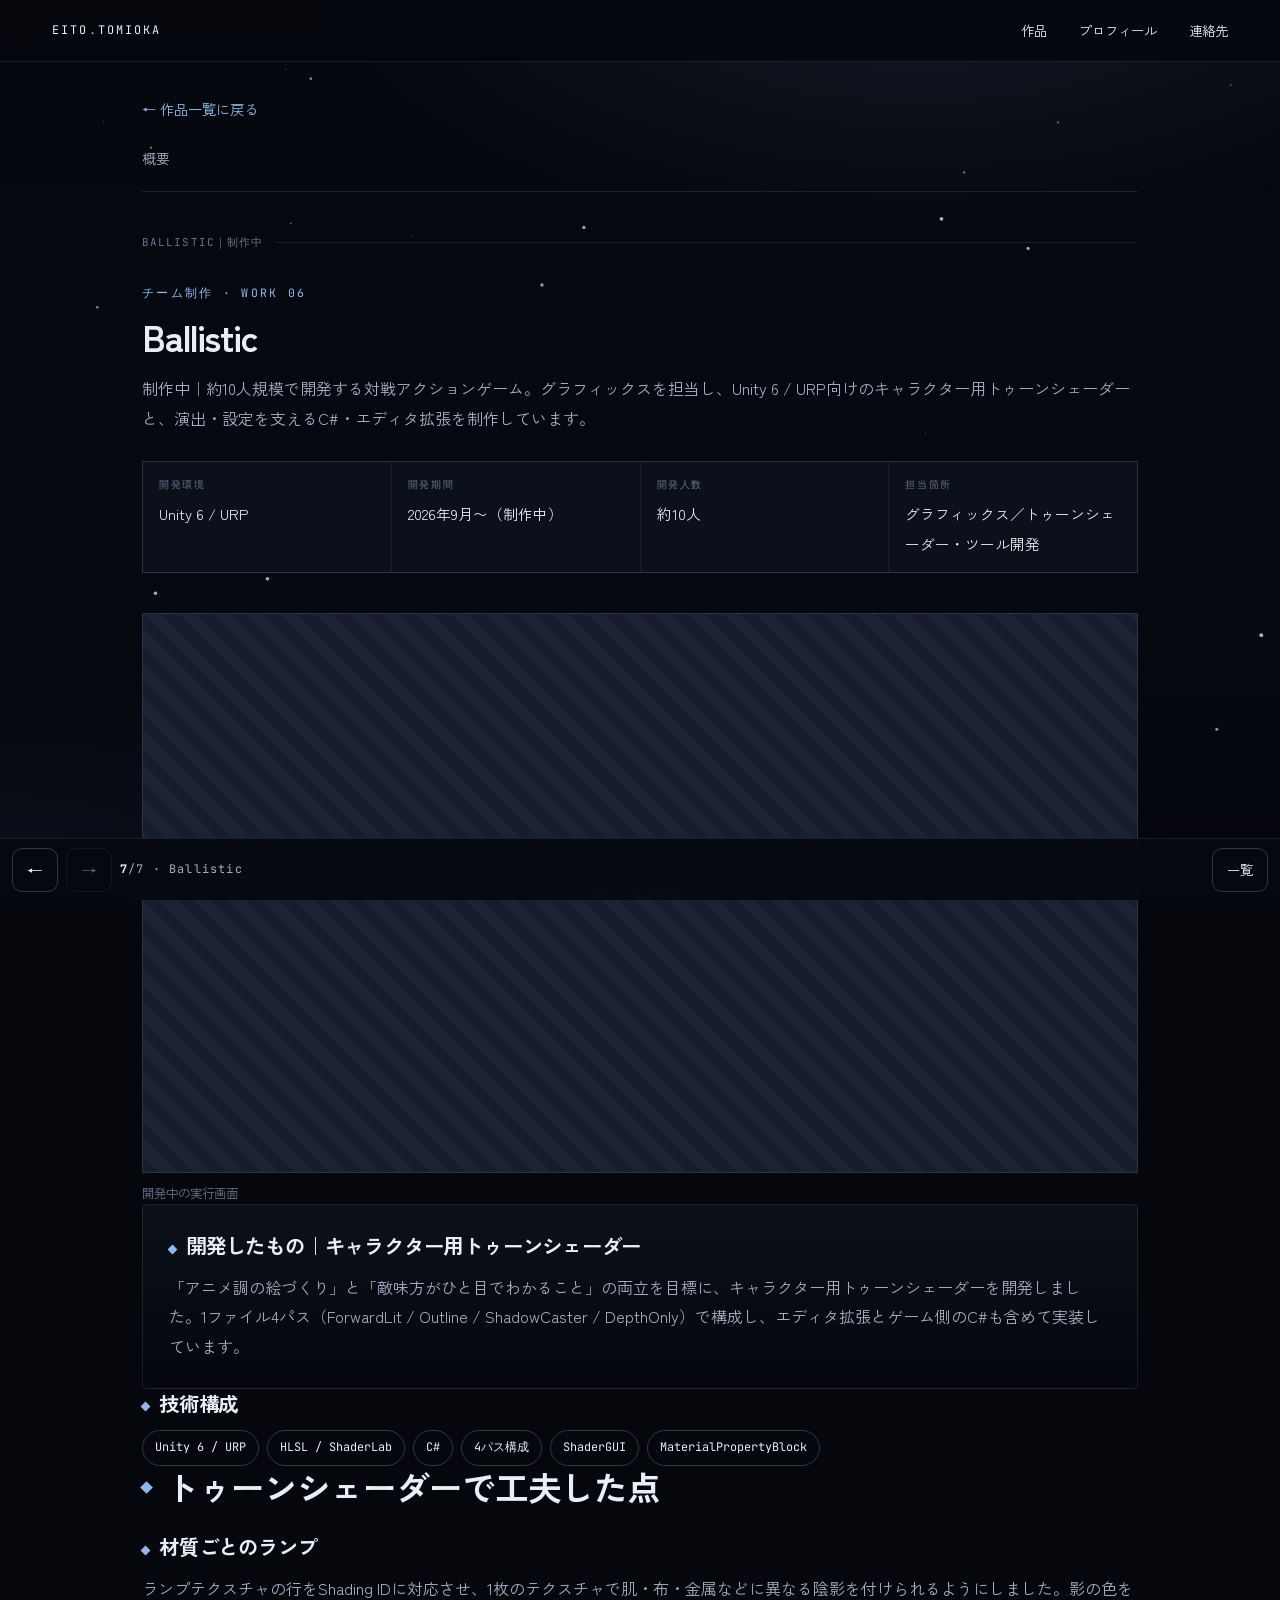
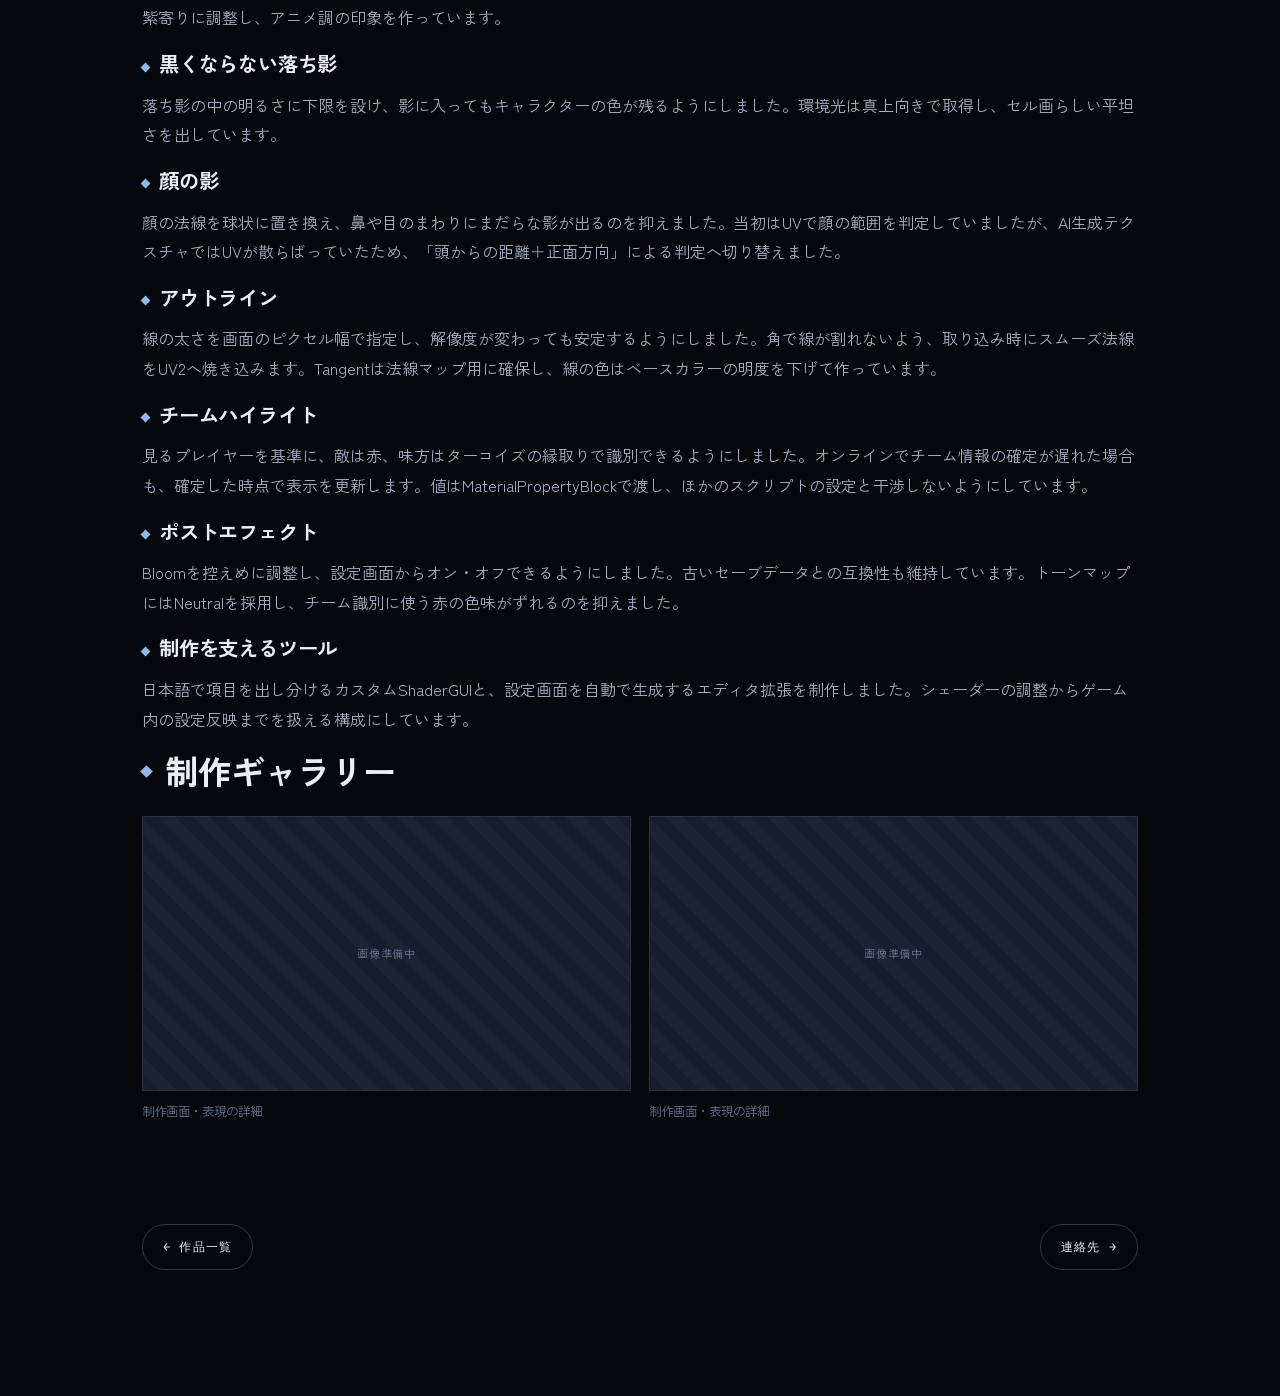
==== works/ballistic/index.html @ 185b04ef "Split portfolio into project pages and update renderer and addon documentation" ====
<!doctype html>
<html lang="ja">
<head>
<meta charset="utf-8">
<meta name="viewport" content="width=device-width,initial-scale=1,viewport-fit=cover,maximum-scale=5">
<meta name="theme-color" content="#05070d">
<base href="../../">
<title>Ballistic｜富岡栄斗 ポートフォリオ</title>
<meta name="description" content="Unity 6 / URPのキャラクター用トゥーンシェーダー、チームハイライトと制作支援ツール。">
<meta property="og:title" content="Ballistic｜富岡栄斗 ポートフォリオ">
<meta property="og:description" content="Unity 6 / URPのキャラクター用トゥーンシェーダー、チームハイライトと制作支援ツール。">
<meta property="og:type" content="website">
<link rel="preconnect" href="https://fonts.googleapis.com">
<link rel="preconnect" href="https://fonts.gstatic.com" crossorigin>
<link href="https://fonts.googleapis.com/css2?family=JetBrains+Mono:wght@400;500&family=Zen+Kaku+Gothic+New:wght@400;500;700;900&family=Noto+Sans+JP:wght@700;900&family=M+PLUS+1p:wght@800&display=swap" rel="stylesheet">
<link rel="stylesheet" href="style.css?v=pages20261103">
<script>window.PORTFOLIO_ROUTE="ballistic";</script>
<script defer src="portfolio-data.js?v=pages20261103"></script>
<script defer src="snow.js?v=pages20261103"></script>
<script defer src="portfolio.js?v=pages20261103"></script>
</head>
<body>
<a class="skip-link" href="#main">本文へ移動</a>
<div class="bg-gradient" aria-hidden="true"></div>
<canvas id="snow-canvas" aria-hidden="true"></canvas>
<header class="topbar">
  <a class="tb-brand" href="./" data-site-home>EITO<b>.</b>TOMIOKA</a>
  <nav class="site-nav" aria-label="メインメニュー">
    <a href="./#toc" data-home-section="toc">作品</a>
    <a href="./#profile" data-home-section="profile">プロフィール</a>
    <a href="./#end" data-home-section="end">連絡先</a>
  </nav>
</header>
<main class="doc" id="main" tabindex="-1"></main>
<noscript><p class="page">このポートフォリオの閲覧にはJavaScriptを有効にしてください。連絡先：<a href="mailto:eito.tomioka.42728@gmail.com">eito.tomioka.42728@gmail.com</a></p></noscript>
</body>
</html>
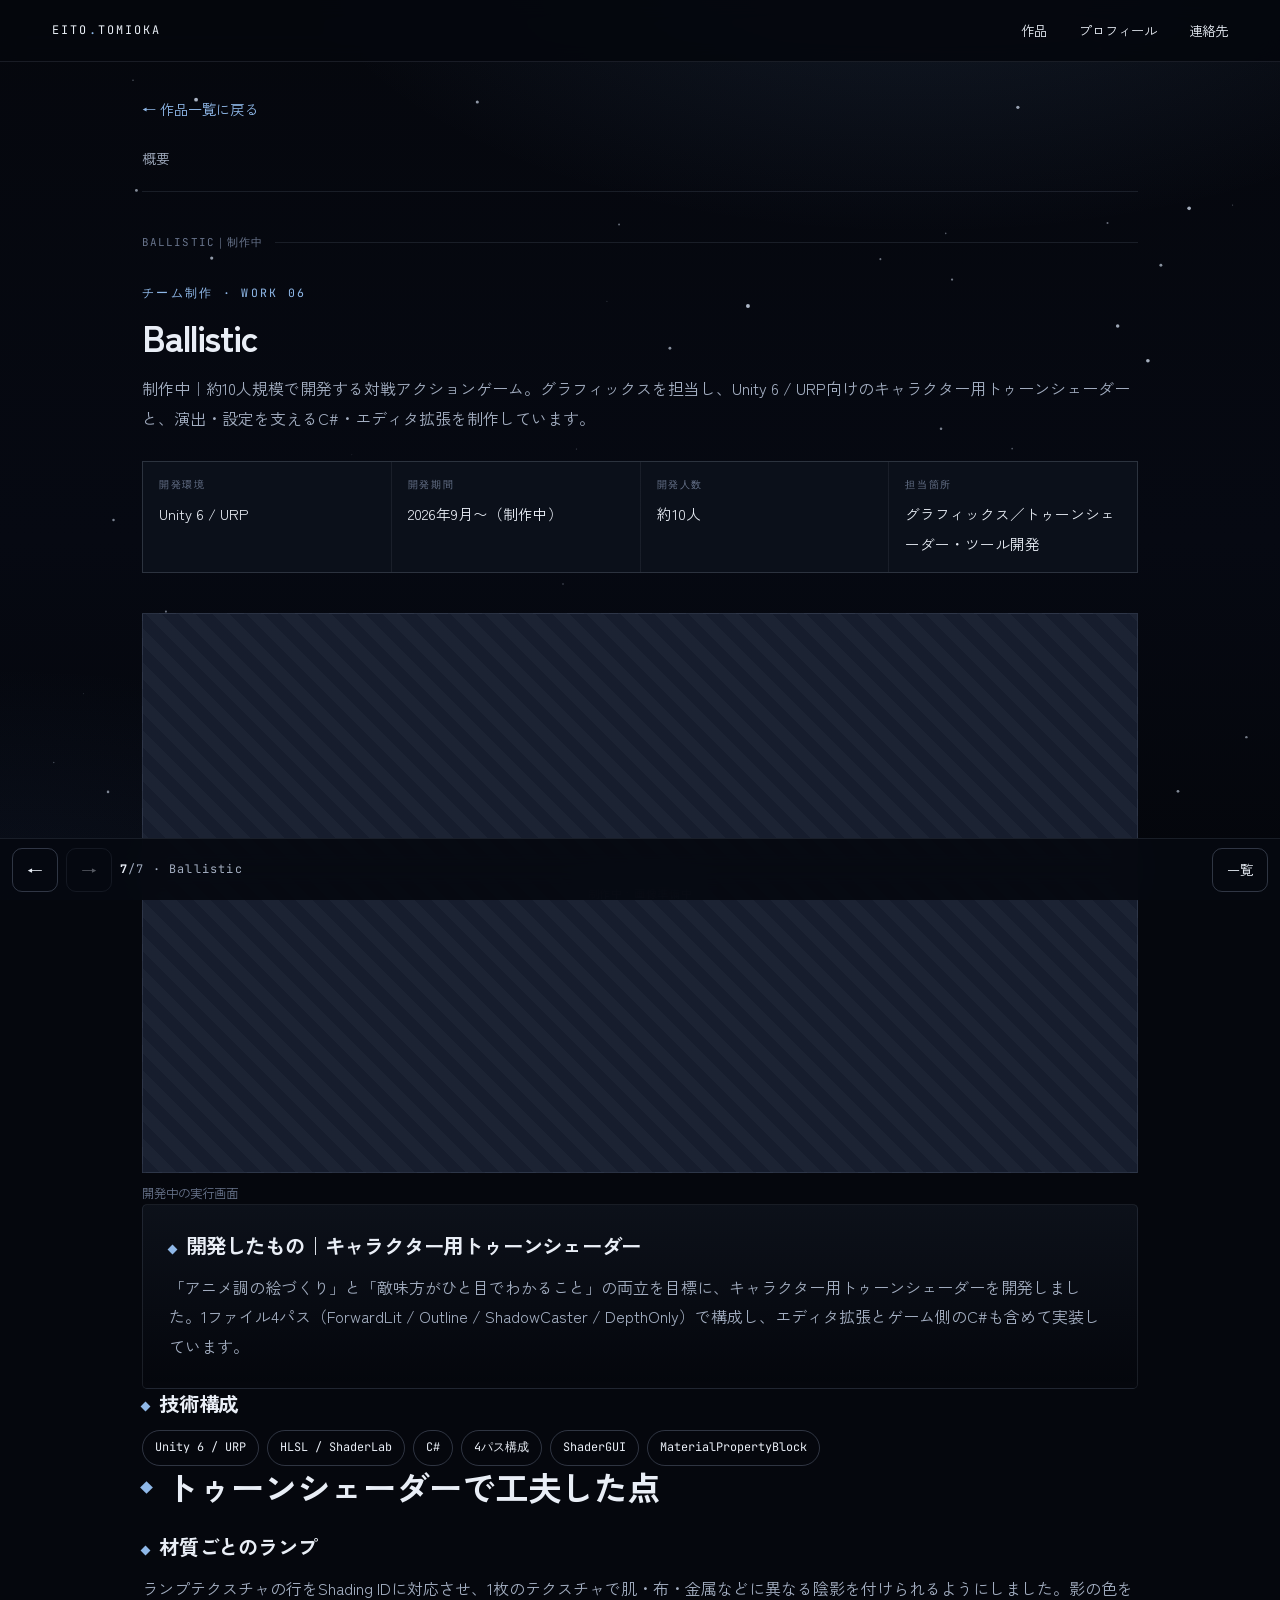
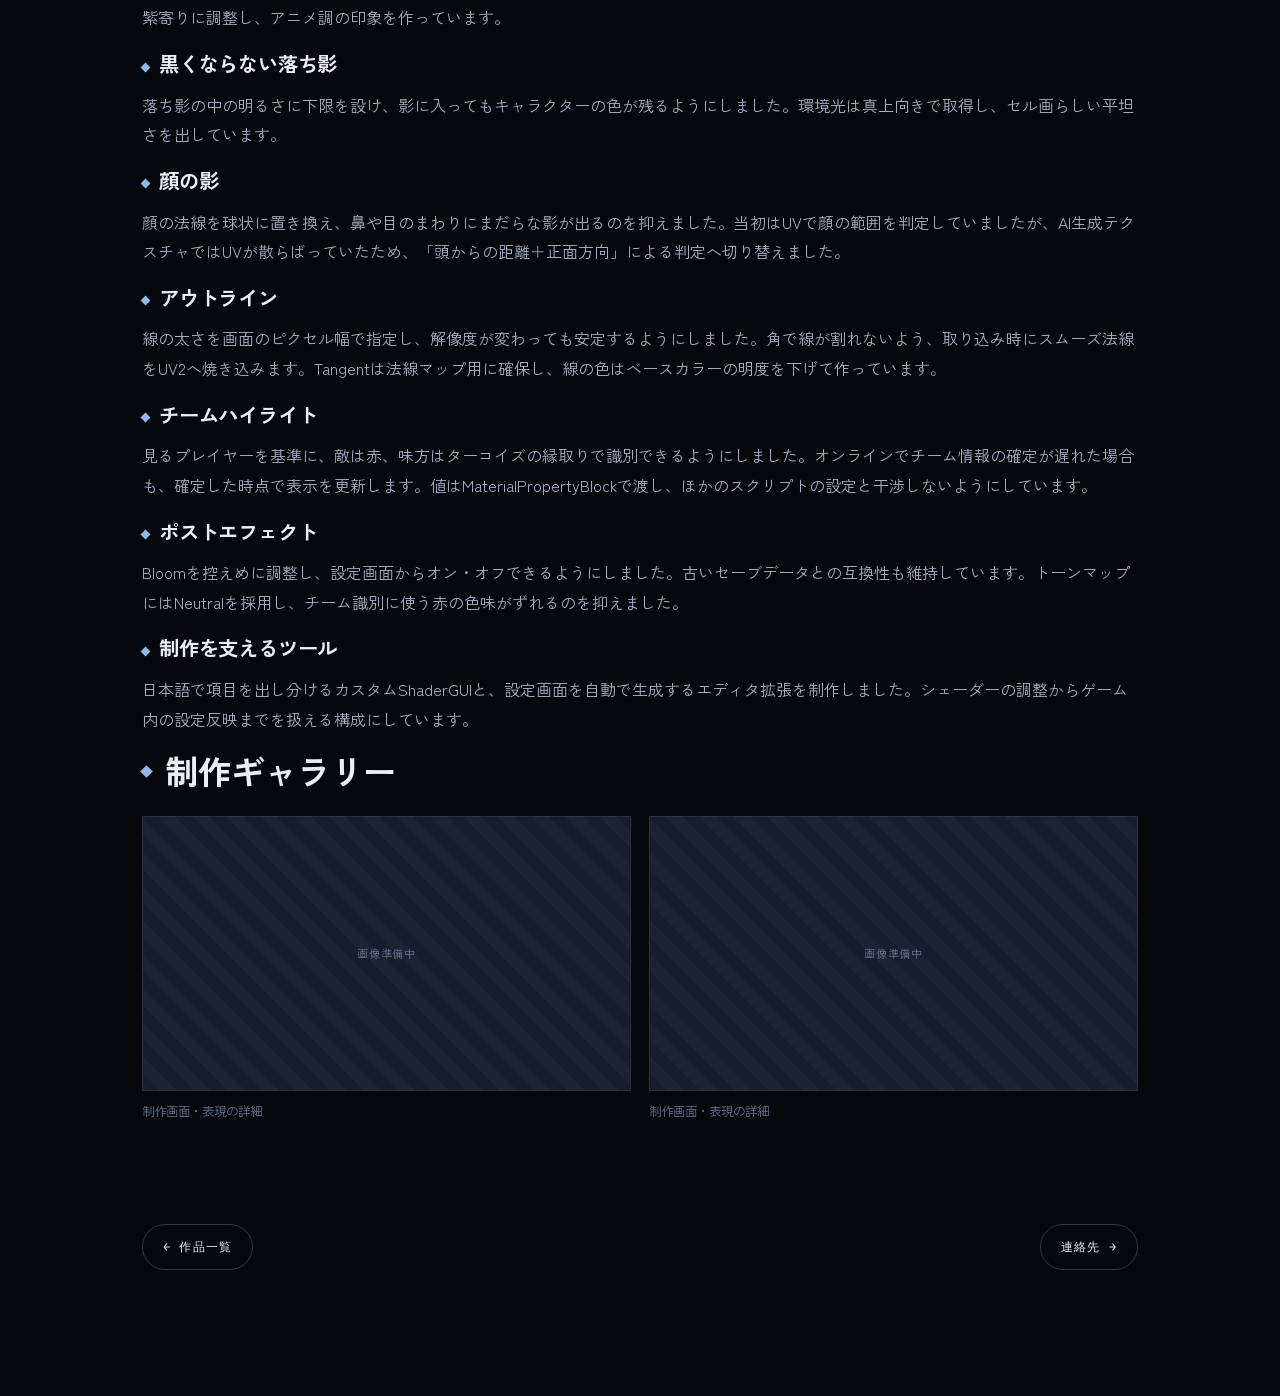
==== commit 9d58d78e: "Update renderer portfolio with DX12 features, code insights and measured optimizations" ====
--- a/works/ballistic/index.html
+++ b/works/ballistic/index.html
@@ -13,11 +13,11 @@
 <link rel="preconnect" href="https://fonts.googleapis.com">
 <link rel="preconnect" href="https://fonts.gstatic.com" crossorigin>
 <link href="https://fonts.googleapis.com/css2?family=JetBrains+Mono:wght@400;500&family=Zen+Kaku+Gothic+New:wght@400;500;700;900&family=Noto+Sans+JP:wght@700;900&family=M+PLUS+1p:wght@800&display=swap" rel="stylesheet">
-<link rel="stylesheet" href="style.css?v=pages20261103">
+<link rel="stylesheet" href="style.css?v=renderer20261119">
 <script>window.PORTFOLIO_ROUTE="ballistic";</script>
-<script defer src="portfolio-data.js?v=pages20261103"></script>
-<script defer src="snow.js?v=pages20261103"></script>
-<script defer src="portfolio.js?v=pages20261103"></script>
+<script defer src="portfolio-data.js?v=renderer20261119"></script>
+<script defer src="snow.js?v=renderer20261119"></script>
+<script defer src="portfolio.js?v=renderer20261119"></script>
 </head>
 <body>
 <a class="skip-link" href="#main">本文へ移動</a>
